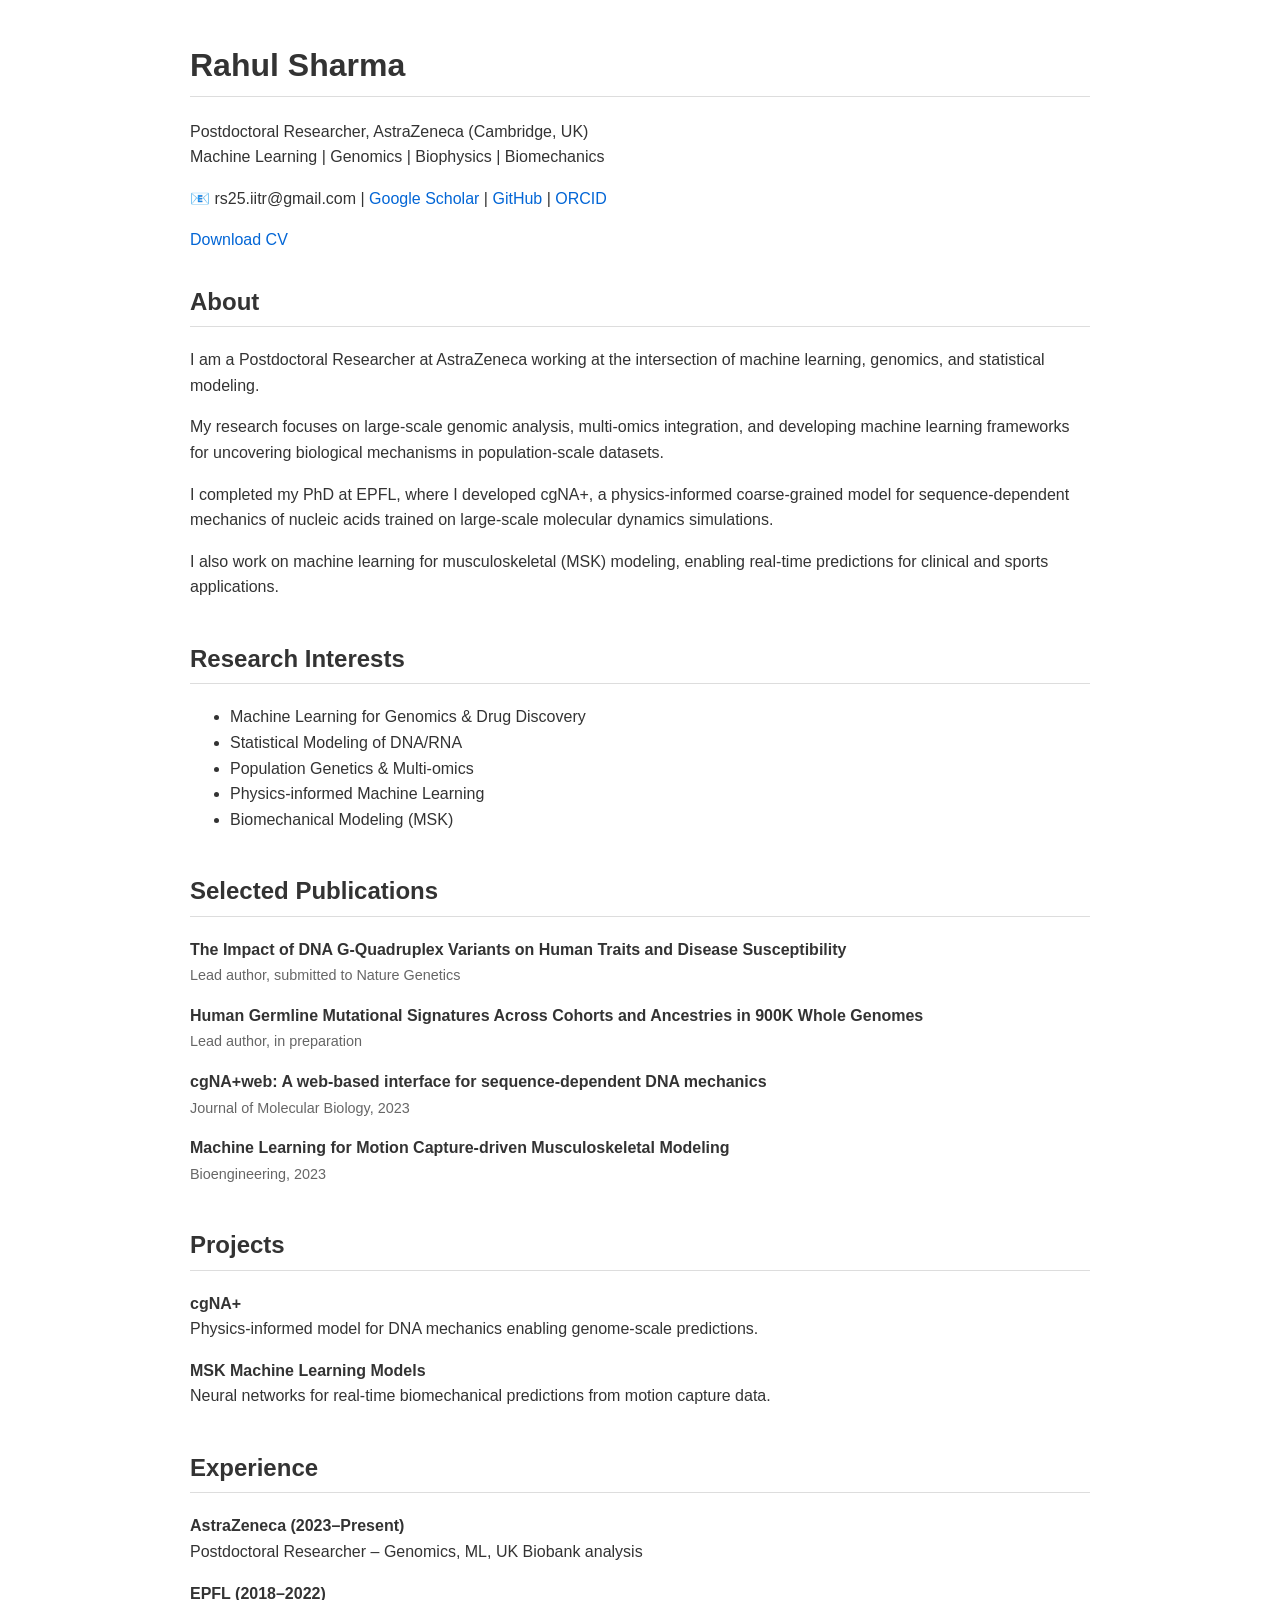
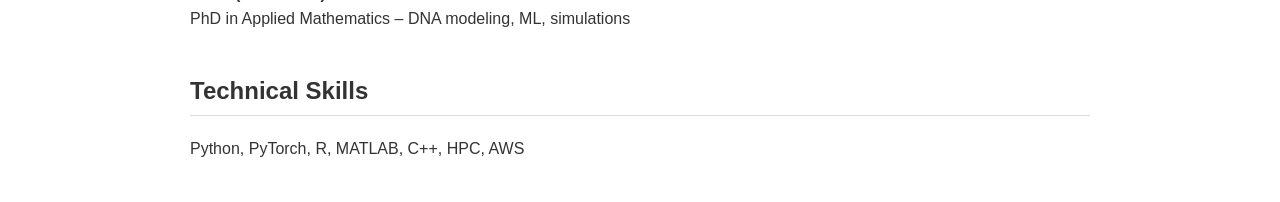
==== index.html @ 07cd172f "Create index.html" ====
<!DOCTYPE html>
<html lang="en">
<head>
  <meta charset="UTF-8">
  <title>Rahul Sharma</title>
  <meta name="viewport" content="width=device-width, initial-scale=1.0">

  <style>
    body {
      font-family: Arial, sans-serif;
      margin: 40px auto;
      max-width: 900px;
      line-height: 1.6;
      color: #333;
      padding: 0 20px;
    }

    h1, h2 {
      border-bottom: 1px solid #ddd;
      padding-bottom: 5px;
    }

    a {
      color: #0366d6;
      text-decoration: none;
    }

    a:hover {
      text-decoration: underline;
    }

    .header {
      margin-bottom: 30px;
    }

    .section {
      margin-bottom: 40px;
    }

    .pub {
      margin-bottom: 15px;
    }

    .small {
      color: #666;
      font-size: 0.9em;
    }
  </style>
</head>

<body>

  <div class="header">
    <h1>Rahul Sharma</h1>
    <p>
      Postdoctoral Researcher, AstraZeneca (Cambridge, UK)<br>
      Machine Learning | Genomics | Biophysics | Biomechanics
    </p>

    <p>
      📧 rs25.iitr@gmail.com |
      <a href="https://scholar.google.co.uk/citations?hl=en&user=OPxzxGwAAAAJ">Google Scholar</a> |
      <a href="https://github.com/rahul2512">GitHub</a> |
      <a href="https://orcid.org/0000-0003-0700-3098">ORCID</a>
    </p>

    <p>
      <a href="RSharma_CV.pdf">Download CV</a>
    </p>
  </div>

  <div class="section">
    <h2>About</h2>
    <p>
      I am a Postdoctoral Researcher at AstraZeneca working at the intersection of machine learning,
      genomics, and statistical modeling.
    </p>

    <p>
      My research focuses on large-scale genomic analysis, multi-omics integration, and developing
      machine learning frameworks for uncovering biological mechanisms in population-scale datasets.
    </p>

    <p>
      I completed my PhD at EPFL, where I developed cgNA+, a physics-informed coarse-grained model
      for sequence-dependent mechanics of nucleic acids trained on large-scale molecular dynamics simulations.
    </p>

    <p>
      I also work on machine learning for musculoskeletal (MSK) modeling, enabling real-time predictions
      for clinical and sports applications.
    </p>
  </div>

  <div class="section">
    <h2>Research Interests</h2>
    <ul>
      <li>Machine Learning for Genomics & Drug Discovery</li>
      <li>Statistical Modeling of DNA/RNA</li>
      <li>Population Genetics & Multi-omics</li>
      <li>Physics-informed Machine Learning</li>
      <li>Biomechanical Modeling (MSK)</li>
    </ul>
  </div>

  <div class="section">
    <h2>Selected Publications</h2>

    <div class="pub">
      <b>The Impact of DNA G-Quadruplex Variants on Human Traits and Disease Susceptibility</b><br>
      <span class="small">Lead author, submitted to Nature Genetics</span>
    </div>

    <div class="pub">
      <b>Human Germline Mutational Signatures Across Cohorts and Ancestries in 900K Whole Genomes</b><br>
      <span class="small">Lead author, in preparation</span>
    </div>

    <div class="pub">
      <b>cgNA+web: A web-based interface for sequence-dependent DNA mechanics</b><br>
      <span class="small">Journal of Molecular Biology, 2023</span>
    </div>

    <div class="pub">
      <b>Machine Learning for Motion Capture-driven Musculoskeletal Modeling</b><br>
      <span class="small">Bioengineering, 2023</span>
    </div>

  </div>

  <div class="section">
    <h2>Projects</h2>

    <p>
      <b>cgNA+</b><br>
      Physics-informed model for DNA mechanics enabling genome-scale predictions.
    </p>

    <p>
      <b>MSK Machine Learning Models</b><br>
      Neural networks for real-time biomechanical predictions from motion capture data.
    </p>

  </div>

  <div class="section">
    <h2>Experience</h2>

    <p>
      <b>AstraZeneca (2023–Present)</b><br>
      Postdoctoral Researcher – Genomics, ML, UK Biobank analysis
    </p>

    <p>
      <b>EPFL (2018–2022)</b><br>
      PhD in Applied Mathematics – DNA modeling, ML, simulations
    </p>

  </div>

  <div class="section">
    <h2>Technical Skills</h2>

    <p>
      Python, PyTorch, R, MATLAB, C++, HPC, AWS
    </p>

  </div>

</body>
</html>
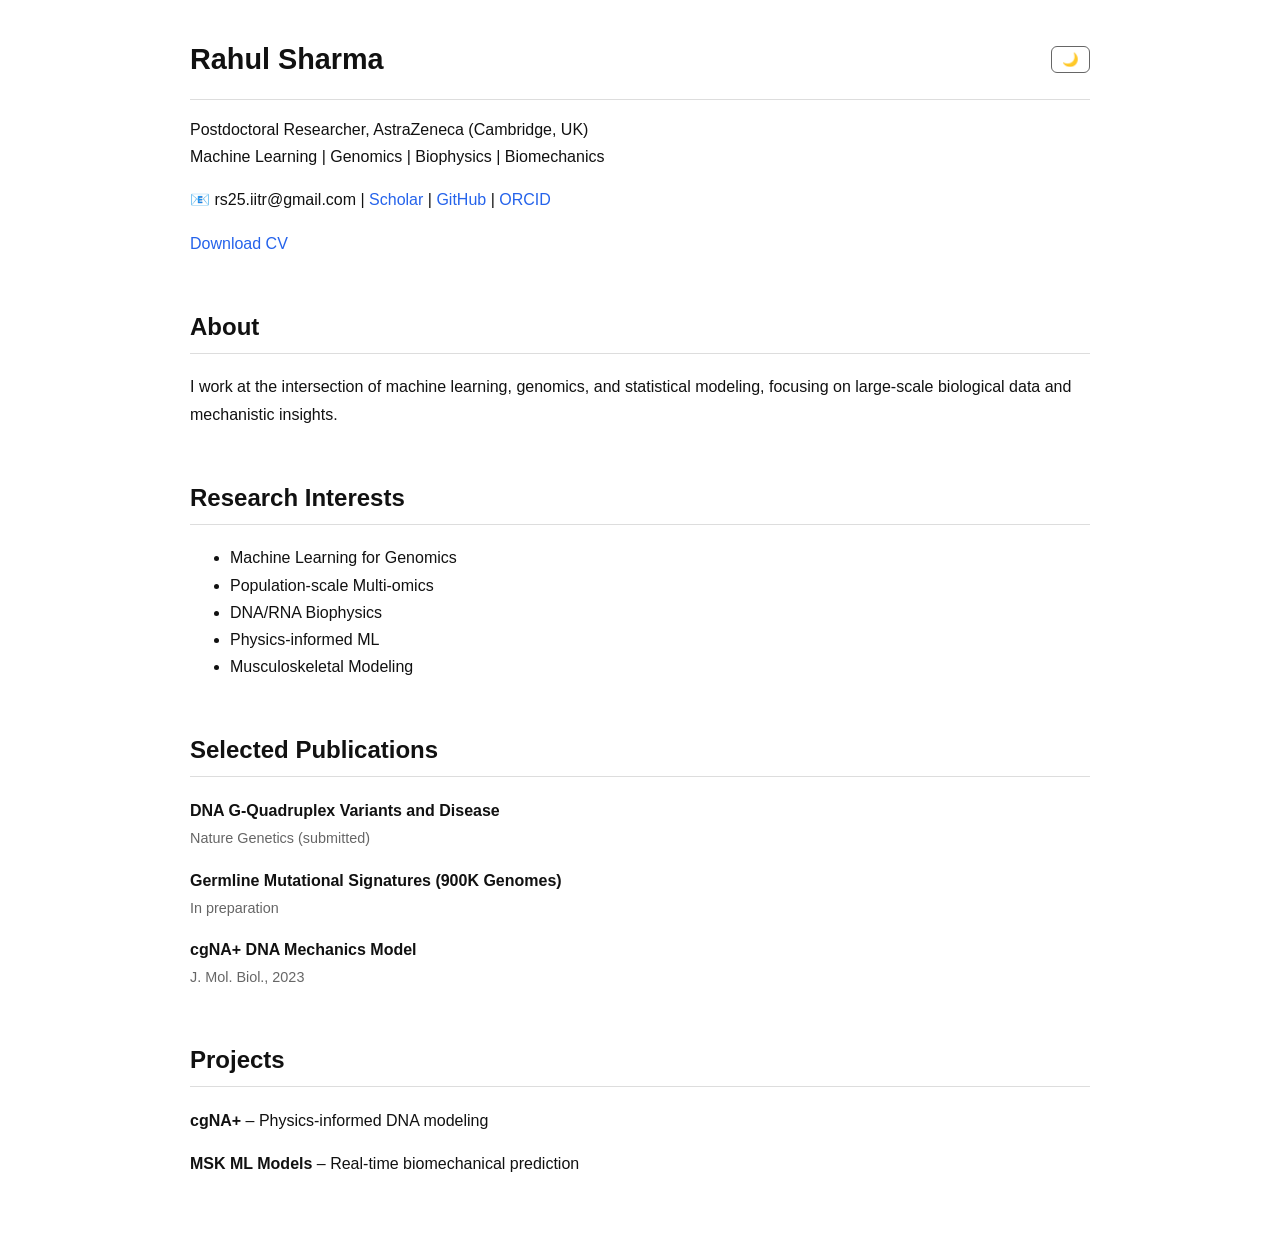
==== commit 2911ea78: "Update index.html" ====
--- a/index.html
+++ b/index.html
@@ -1,105 +1,139 @@
 <!DOCTYPE html>
 <html lang="en">
 <head>
-  <meta charset="UTF-8">
-  <title>Rahul Sharma</title>
-  <meta name="viewport" content="width=device-width, initial-scale=1.0">
+<meta charset="UTF-8">
+<meta name="viewport" content="width=device-width, initial-scale=1.0">
 
-  <style>
-    body {
-      font-family: Arial, sans-serif;
-      margin: 40px auto;
-      max-width: 900px;
-      line-height: 1.6;
-      color: #333;
-      padding: 0 20px;
-    }
+<title>Rahul Sharma</title>
 
-    h1, h2 {
-      border-bottom: 1px solid #ddd;
-      padding-bottom: 5px;
-    }
+<style>
+:root {
+  --bg: #ffffff;
+  --text: #111;
+  --accent: #2563eb;
+  --muted: #666;
+}
 
-    a {
-      color: #0366d6;
-      text-decoration: none;
-    }
+body.dark {
+  --bg: #0f172a;
+  --text: #e5e7eb;
+  --accent: #60a5fa;
+  --muted: #9ca3af;
+}
 
-    a:hover {
-      text-decoration: underline;
-    }
+body {
+  margin: 0;
+  font-family: -apple-system, BlinkMacSystemFont, sans-serif;
+  background: var(--bg);
+  color: var(--text);
+  line-height: 1.7;
+  transition: 0.3s;
+}
 
-    .header {
-      margin-bottom: 30px;
-    }
+/* Layout */
+.container {
+  max-width: 900px;
+  margin: auto;
+  padding: 20px;
+}
 
-    .section {
-      margin-bottom: 40px;
-    }
+/* Header */
+.header {
+  position: sticky;
+  top: 0;
+  background: var(--bg);
+  padding: 15px 0;
+  border-bottom: 1px solid #ddd;
+  display: flex;
+  justify-content: space-between;
+  align-items: center;
+}
 
-    .pub {
-      margin-bottom: 15px;
-    }
+h1 {
+  margin: 0;
+  font-size: 1.8rem;
+}
 
-    .small {
-      color: #666;
-      font-size: 0.9em;
-    }
-  </style>
+button {
+  background: none;
+  border: 1px solid var(--muted);
+  padding: 5px 10px;
+  cursor: pointer;
+  border-radius: 6px;
+  color: var(--text);
+}
+
+/* Sections */
+.section {
+  margin: 50px 0;
+}
+
+h2 {
+  border-bottom: 1px solid #ddd;
+  padding-bottom: 5px;
+}
+
+/* Links */
+a {
+  color: var(--accent);
+  text-decoration: none;
+}
+
+a:hover {
+  text-decoration: underline;
+}
+
+/* Publications */
+.pub {
+  margin-bottom: 15px;
+}
+
+.small {
+  color: var(--muted);
+  font-size: 0.9em;
+}
+</style>
 </head>
 
 <body>
 
+<div class="container">
+
   <div class="header">
     <h1>Rahul Sharma</h1>
-    <p>
-      Postdoctoral Researcher, AstraZeneca (Cambridge, UK)<br>
-      Machine Learning | Genomics | Biophysics | Biomechanics
-    </p>
+    <button onclick="toggleMode()">🌙</button>
+  </div>
 
-    <p>
-      📧 rs25.iitr@gmail.com |
-      <a href="https://scholar.google.co.uk/citations?hl=en&user=OPxzxGwAAAAJ">Google Scholar</a> |
-      <a href="https://github.com/rahul2512">GitHub</a> |
-      <a href="https://orcid.org/0000-0003-0700-3098">ORCID</a>
-    </p>
+  <p>
+    Postdoctoral Researcher, AstraZeneca (Cambridge, UK)<br>
+    Machine Learning | Genomics | Biophysics | Biomechanics
+  </p>
 
-    <p>
-      <a href="RSharma_CV.pdf">Download CV</a>
-    </p>
-  </div>
+  <p>
+    📧 rs25.iitr@gmail.com |
+    <a href="https://scholar.google.co.uk/citations?hl=en&user=OPxzxGwAAAAJ">Scholar</a> |
+    <a href="https://github.com/rahul2512">GitHub</a> |
+    <a href="https://orcid.org/0000-0003-0700-3098">ORCID</a>
+  </p>
+
+  <p><a href="RSharma_CV.pdf">Download CV</a></p>
 
   <div class="section">
     <h2>About</h2>
     <p>
-      I am a Postdoctoral Researcher at AstraZeneca working at the intersection of machine learning,
-      genomics, and statistical modeling.
-    </p>
-
-    <p>
-      My research focuses on large-scale genomic analysis, multi-omics integration, and developing
-      machine learning frameworks for uncovering biological mechanisms in population-scale datasets.
-    </p>
-
-    <p>
-      I completed my PhD at EPFL, where I developed cgNA+, a physics-informed coarse-grained model
-      for sequence-dependent mechanics of nucleic acids trained on large-scale molecular dynamics simulations.
-    </p>
-
-    <p>
-      I also work on machine learning for musculoskeletal (MSK) modeling, enabling real-time predictions
-      for clinical and sports applications.
+      I work at the intersection of machine learning, genomics, and statistical modeling,
+      focusing on large-scale biological data and mechanistic insights.
     </p>
   </div>
 
   <div class="section">
     <h2>Research Interests</h2>
     <ul>
-      <li>Machine Learning for Genomics & Drug Discovery</li>
-      <li>Statistical Modeling of DNA/RNA</li>
-      <li>Population Genetics & Multi-omics</li>
-      <li>Physics-informed Machine Learning</li>
-      <li>Biomechanical Modeling (MSK)</li>
+      <li>Machine Learning for Genomics</li>
+      <li>Population-scale Multi-omics</li>
+      <li>DNA/RNA Biophysics</li>
+      <li>Physics-informed ML</li>
+      <li>Musculoskeletal Modeling</li>
     </ul>
   </div>
 
@@ -107,23 +141,18 @@
     <h2>Selected Publications</h2>
 
     <div class="pub">
-      <b>The Impact of DNA G-Quadruplex Variants on Human Traits and Disease Susceptibility</b><br>
-      <span class="small">Lead author, submitted to Nature Genetics</span>
+      <b>DNA G-Quadruplex Variants and Disease</b><br>
+      <span class="small">Nature Genetics (submitted)</span>
     </div>
 
     <div class="pub">
-      <b>Human Germline Mutational Signatures Across Cohorts and Ancestries in 900K Whole Genomes</b><br>
-      <span class="small">Lead author, in preparation</span>
+      <b>Germline Mutational Signatures (900K Genomes)</b><br>
+      <span class="small">In preparation</span>
     </div>
 
     <div class="pub">
-      <b>cgNA+web: A web-based interface for sequence-dependent DNA mechanics</b><br>
-      <span class="small">Journal of Molecular Biology, 2023</span>
-    </div>
-
-    <div class="pub">
-      <b>Machine Learning for Motion Capture-driven Musculoskeletal Modeling</b><br>
-      <span class="small">Bioengineering, 2023</span>
+      <b>cgNA+ DNA Mechanics Model</b><br>
+      <span class="small">J. Mol. Biol., 2023</span>
     </div>
 
   </div>
@@ -131,41 +160,18 @@
   <div class="section">
     <h2>Projects</h2>
 
-    <p>
-      <b>cgNA+</b><br>
-      Physics-informed model for DNA mechanics enabling genome-scale predictions.
-    </p>
-
-    <p>
-      <b>MSK Machine Learning Models</b><br>
-      Neural networks for real-time biomechanical predictions from motion capture data.
-    </p>
+    <p><b>cgNA+</b> – Physics-informed DNA modeling</p>
+    <p><b>MSK ML Models</b> – Real-time biomechanical prediction</p>
 
   </div>
 
-  <div class="section">
-    <h2>Experience</h2>
+</div>
 
-    <p>
-      <b>AstraZeneca (2023–Present)</b><br>
-      Postdoctoral Researcher – Genomics, ML, UK Biobank analysis
-    </p>
-
-    <p>
-      <b>EPFL (2018–2022)</b><br>
-      PhD in Applied Mathematics – DNA modeling, ML, simulations
-    </p>
-
-  </div>
-
-  <div class="section">
-    <h2>Technical Skills</h2>
-
-    <p>
-      Python, PyTorch, R, MATLAB, C++, HPC, AWS
-    </p>
-
-  </div>
+<script>
+function toggleMode() {
+  document.body.classList.toggle("dark");
+}
+</script>
 
 </body>
 </html>
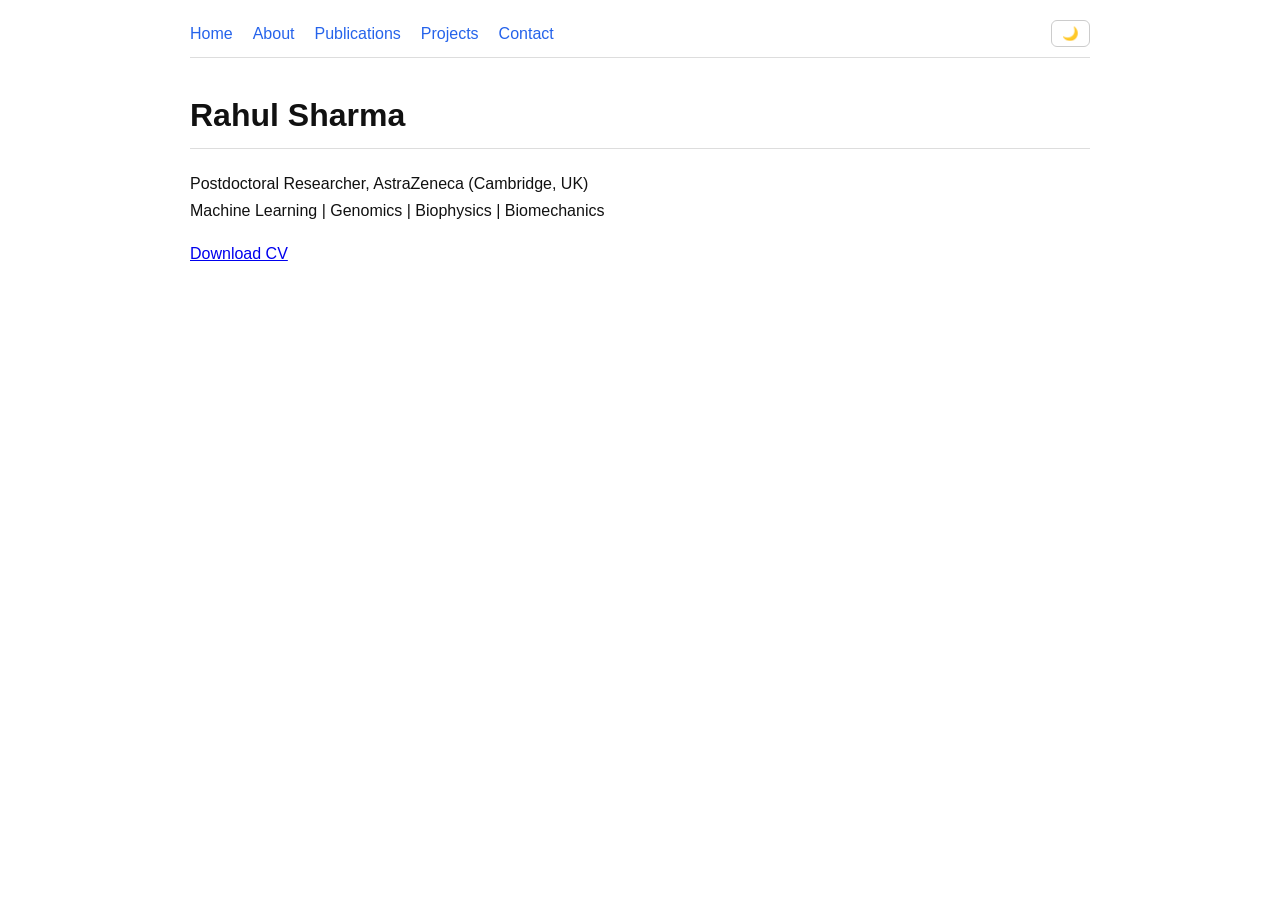
==== commit 317c6c75: "Update index.html" ====
--- a/index.html
+++ b/index.html
@@ -1,177 +1,32 @@
 <!DOCTYPE html>
-<html lang="en">
+<html>
 <head>
-<meta charset="UTF-8">
-<meta name="viewport" content="width=device-width, initial-scale=1.0">
-
-<title>Rahul Sharma</title>
-
-<style>
-:root {
-  --bg: #ffffff;
-  --text: #111;
-  --accent: #2563eb;
-  --muted: #666;
-}
-
-body.dark {
-  --bg: #0f172a;
-  --text: #e5e7eb;
-  --accent: #60a5fa;
-  --muted: #9ca3af;
-}
-
-body {
-  margin: 0;
-  font-family: -apple-system, BlinkMacSystemFont, sans-serif;
-  background: var(--bg);
-  color: var(--text);
-  line-height: 1.7;
-  transition: 0.3s;
-}
-
-/* Layout */
-.container {
-  max-width: 900px;
-  margin: auto;
-  padding: 20px;
-}
-
-/* Header */
-.header {
-  position: sticky;
-  top: 0;
-  background: var(--bg);
-  padding: 15px 0;
-  border-bottom: 1px solid #ddd;
-  display: flex;
-  justify-content: space-between;
-  align-items: center;
-}
-
-h1 {
-  margin: 0;
-  font-size: 1.8rem;
-}
-
-button {
-  background: none;
-  border: 1px solid var(--muted);
-  padding: 5px 10px;
-  cursor: pointer;
-  border-radius: 6px;
-  color: var(--text);
-}
-
-/* Sections */
-.section {
-  margin: 50px 0;
-}
-
-h2 {
-  border-bottom: 1px solid #ddd;
-  padding-bottom: 5px;
-}
-
-/* Links */
-a {
-  color: var(--accent);
-  text-decoration: none;
-}
-
-a:hover {
-  text-decoration: underline;
-}
-
-/* Publications */
-.pub {
-  margin-bottom: 15px;
-}
-
-.small {
-  color: var(--muted);
-  font-size: 0.9em;
-}
-</style>
+  <title>Rahul Sharma</title>
+  <link rel="stylesheet" href="style.css">
+  <script src="script.js"></script>
 </head>
 
 <body>
 
-<div class="container">
+<nav>
+  <a href="index.html">Home</a>
+  <a href="about.html">About</a>
+  <a href="publications.html">Publications</a>
+  <a href="projects.html">Projects</a>
+  <a href="contact.html">Contact</a>
+  <button onclick="toggleMode()">🌙</button>
+</nav>
 
-  <div class="header">
-    <h1>Rahul Sharma</h1>
-    <button onclick="toggleMode()">🌙</button>
-  </div>
+<h1>Rahul Sharma</h1>
 
-  <p>
-    Postdoctoral Researcher, AstraZeneca (Cambridge, UK)<br>
-    Machine Learning | Genomics | Biophysics | Biomechanics
-  </p>
+<p>
+Postdoctoral Researcher, AstraZeneca (Cambridge, UK)<br>
+Machine Learning | Genomics | Biophysics | Biomechanics
+</p>
 
-  <p>
-    📧 rs25.iitr@gmail.com |
-    <a href="https://scholar.google.co.uk/citations?hl=en&user=OPxzxGwAAAAJ">Scholar</a> |
-    <a href="https://github.com/rahul2512">GitHub</a> |
-    <a href="https://orcid.org/0000-0003-0700-3098">ORCID</a>
-  </p>
-
-  <p><a href="RSharma_CV.pdf">Download CV</a></p>
-
-  <div class="section">
-    <h2>About</h2>
-    <p>
-      I work at the intersection of machine learning, genomics, and statistical modeling,
-      focusing on large-scale biological data and mechanistic insights.
-    </p>
-  </div>
-
-  <div class="section">
-    <h2>Research Interests</h2>
-    <ul>
-      <li>Machine Learning for Genomics</li>
-      <li>Population-scale Multi-omics</li>
-      <li>DNA/RNA Biophysics</li>
-      <li>Physics-informed ML</li>
-      <li>Musculoskeletal Modeling</li>
-    </ul>
-  </div>
-
-  <div class="section">
-    <h2>Selected Publications</h2>
-
-    <div class="pub">
-      <b>DNA G-Quadruplex Variants and Disease</b><br>
-      <span class="small">Nature Genetics (submitted)</span>
-    </div>
-
-    <div class="pub">
-      <b>Germline Mutational Signatures (900K Genomes)</b><br>
-      <span class="small">In preparation</span>
-    </div>
-
-    <div class="pub">
-      <b>cgNA+ DNA Mechanics Model</b><br>
-      <span class="small">J. Mol. Biol., 2023</span>
-    </div>
-
-  </div>
-
-  <div class="section">
-    <h2>Projects</h2>
-
-    <p><b>cgNA+</b> – Physics-informed DNA modeling</p>
-    <p><b>MSK ML Models</b> – Real-time biomechanical prediction</p>
-
-  </div>
-
-</div>
-
-<script>
-function toggleMode() {
-  document.body.classList.toggle("dark");
-}
-</script>
+<p>
+<a href="RSharma_CV.pdf">Download CV</a>
+</p>
 
 </body>
 </html>
--- a/style.css
+++ b/style.css
@@ -0,0 +1,56 @@
+body {
+  font-family: -apple-system, BlinkMacSystemFont, sans-serif;
+  max-width: 900px;
+  margin: auto;
+  padding: 20px;
+  line-height: 1.7;
+  background: white;
+  color: #111;
+  transition: 0.3s;
+}
+
+body.dark {
+  background: #0f172a;
+  color: #e5e7eb;
+}
+
+nav {
+  display: flex;
+  gap: 20px;
+  margin-bottom: 30px;
+  border-bottom: 1px solid #ddd;
+  padding-bottom: 10px;
+}
+
+nav a {
+  text-decoration: none;
+  color: #2563eb;
+  font-weight: 500;
+}
+
+nav a:hover {
+  text-decoration: underline;
+}
+
+button {
+  margin-left: auto;
+  border: 1px solid #ccc;
+  background: none;
+  padding: 5px 10px;
+  cursor: pointer;
+  border-radius: 6px;
+}
+
+h1, h2 {
+  border-bottom: 1px solid #ddd;
+  padding-bottom: 5px;
+}
+
+.section {
+  margin-bottom: 40px;
+}
+
+.small {
+  color: gray;
+  font-size: 0.9em;
+}
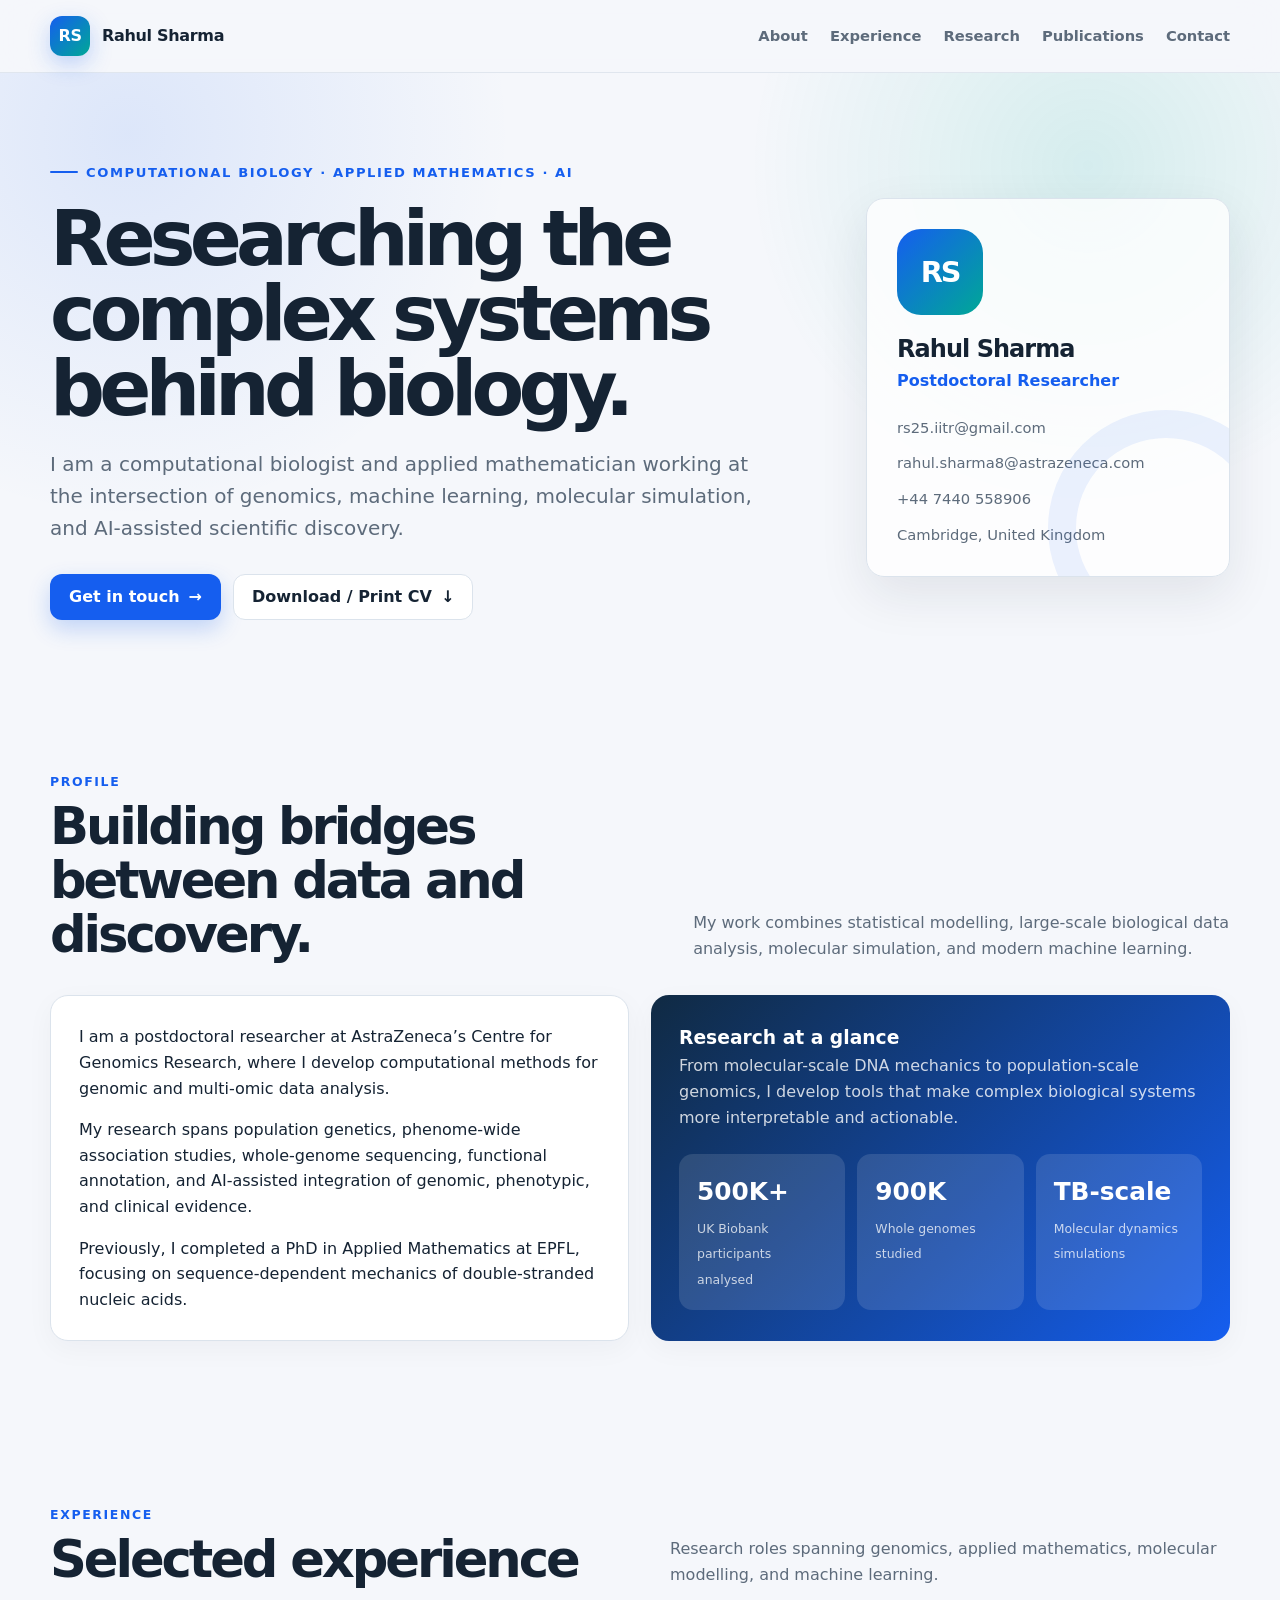
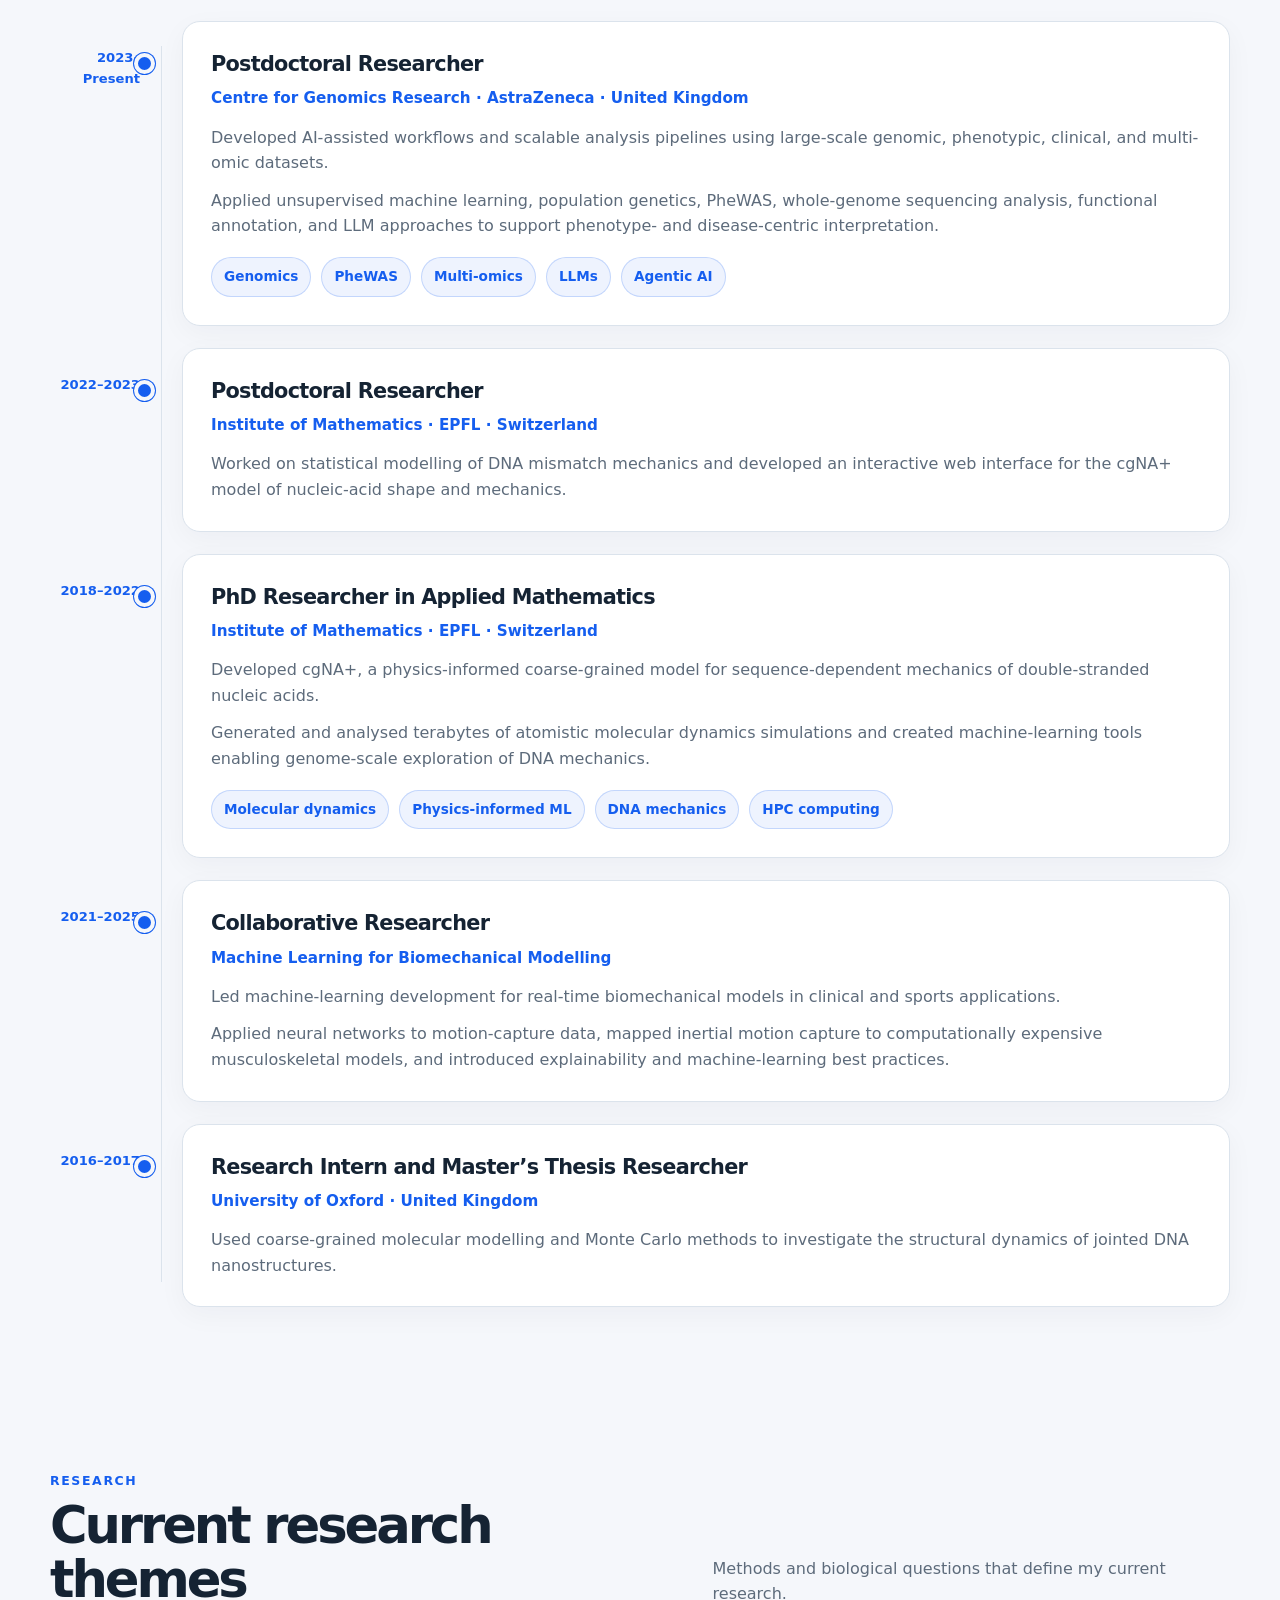
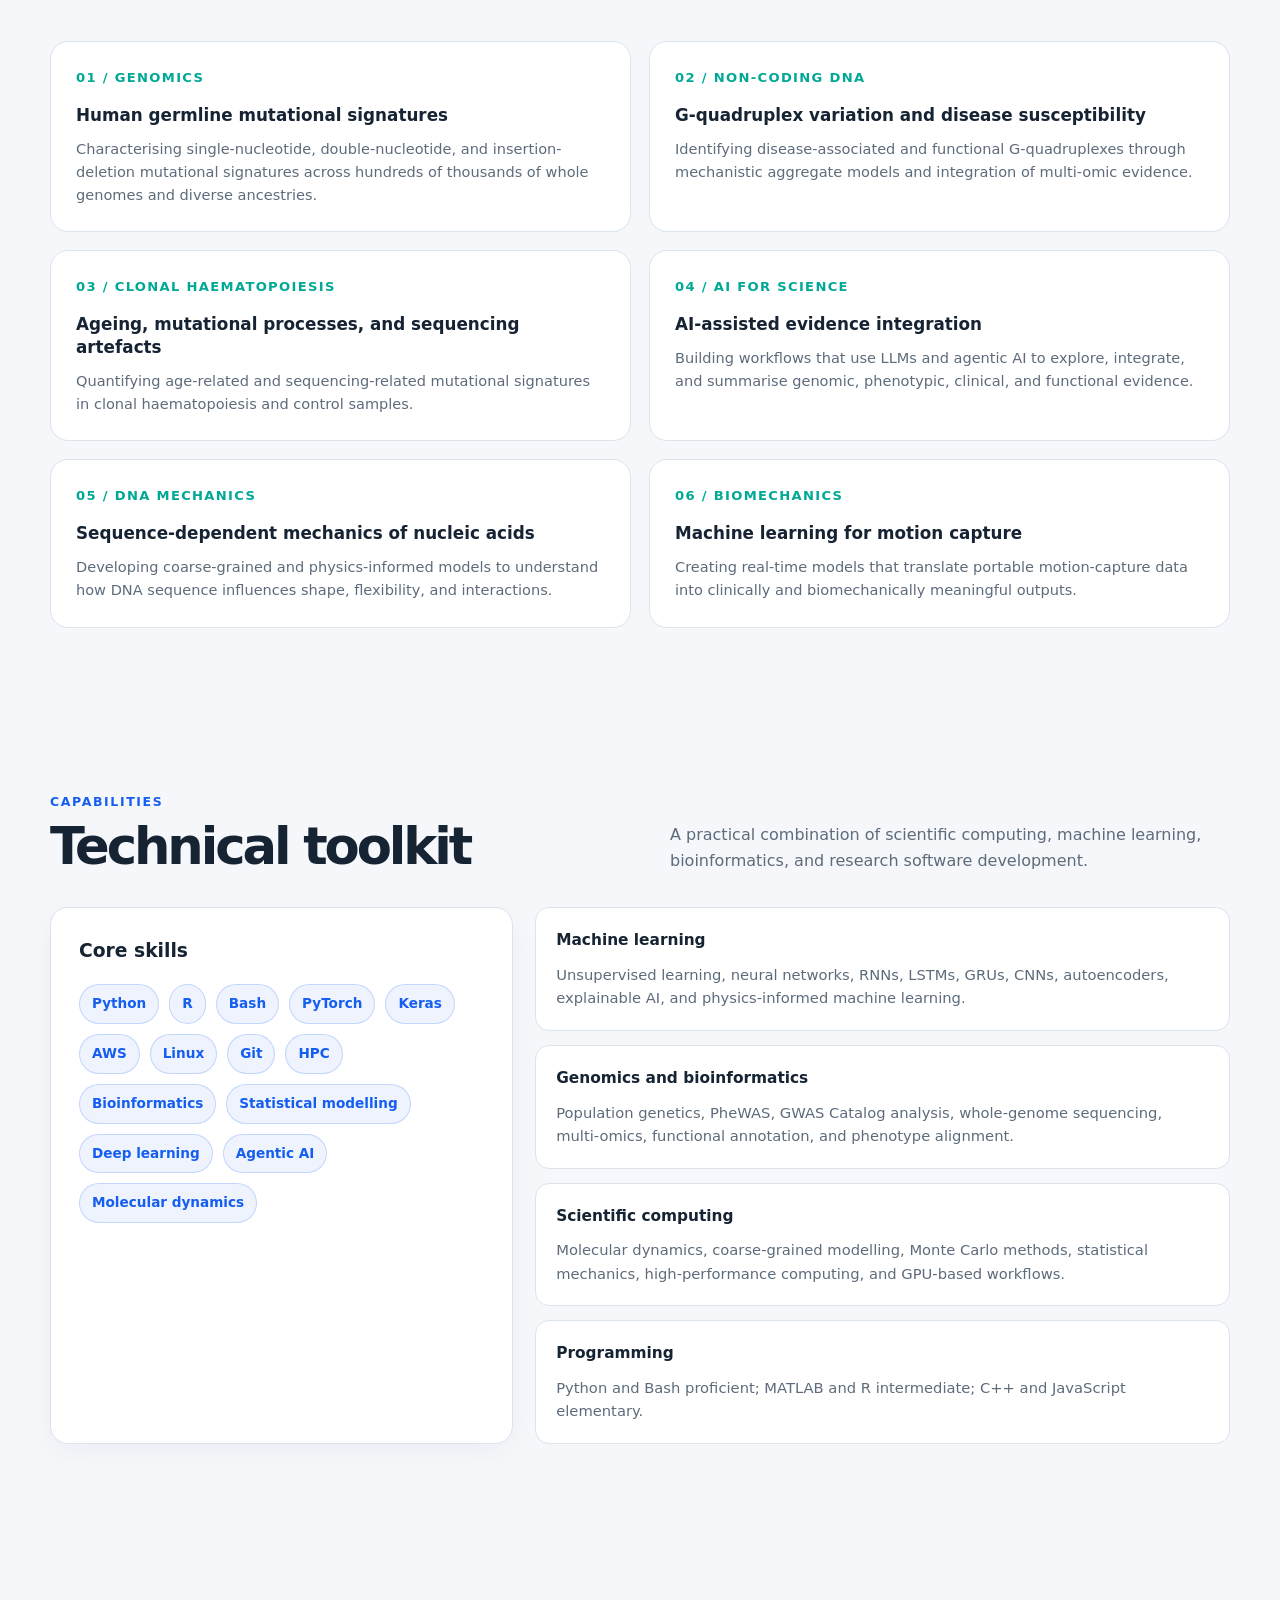
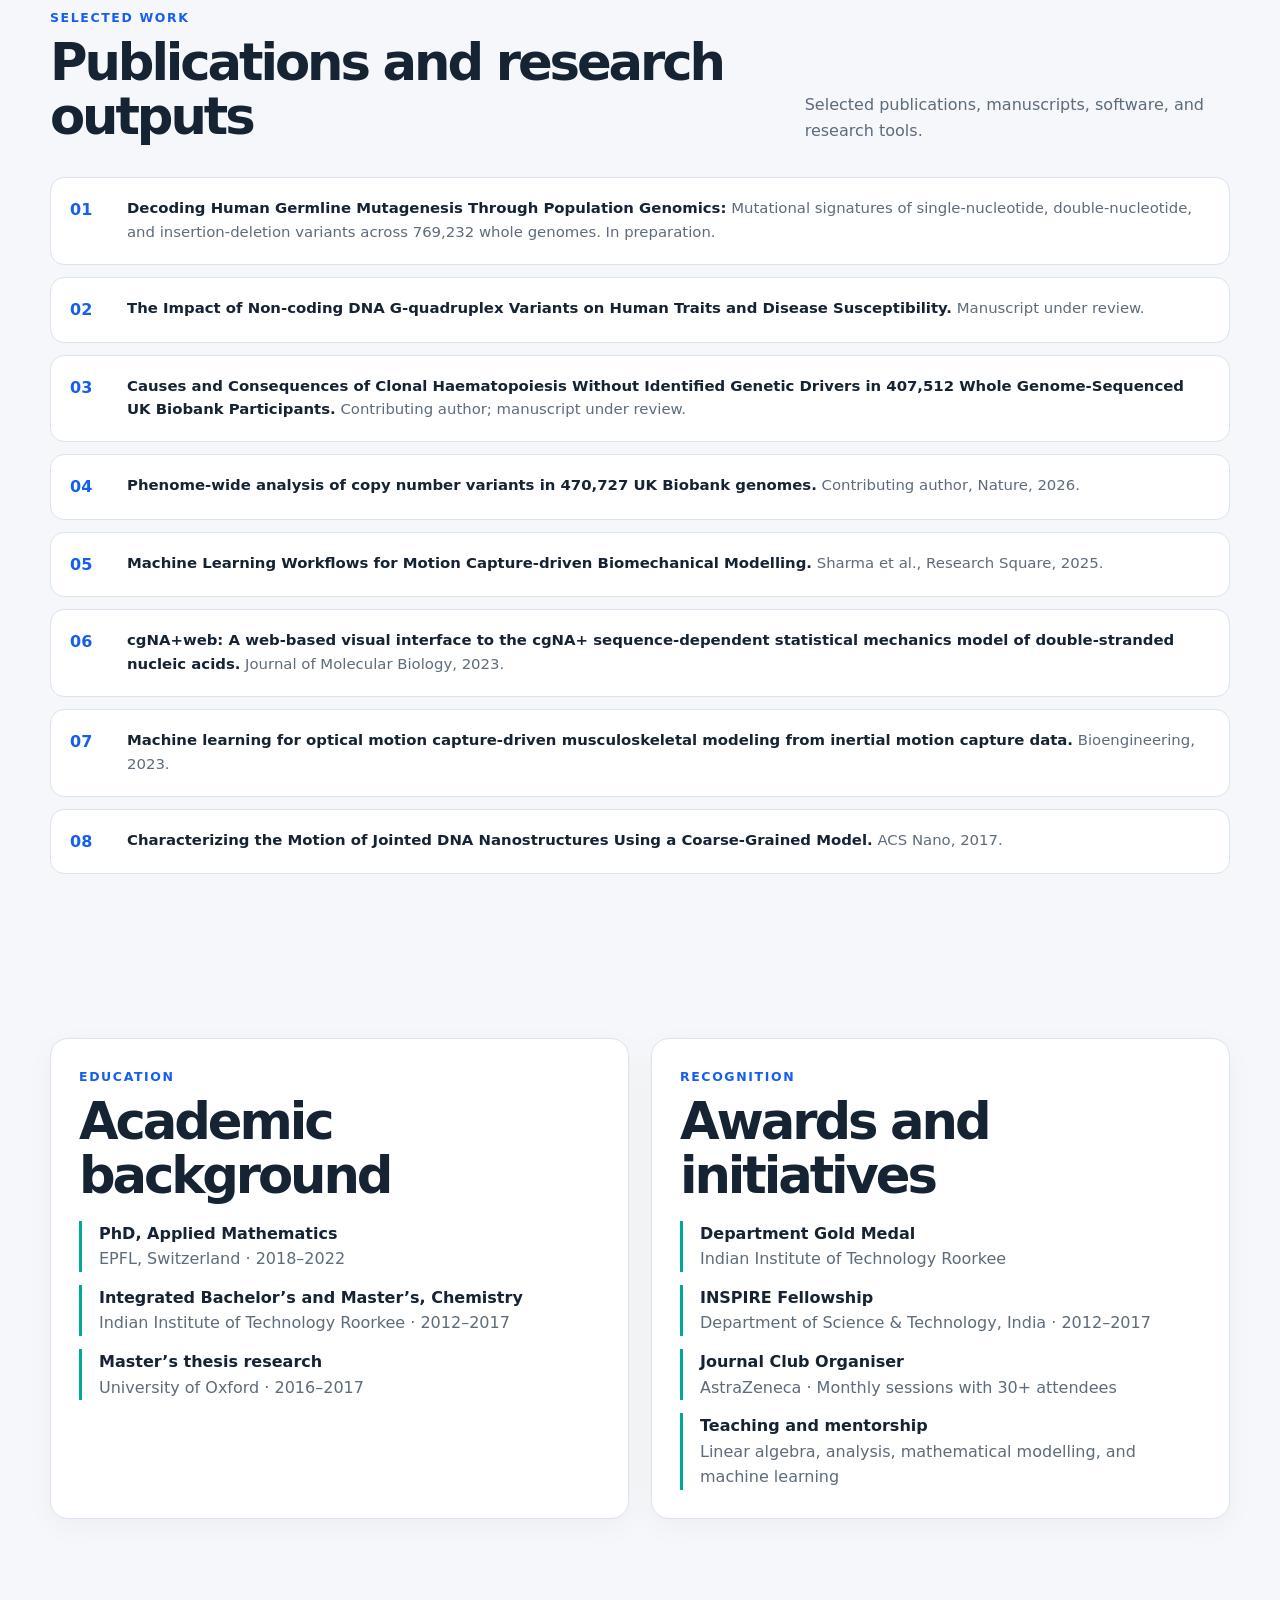
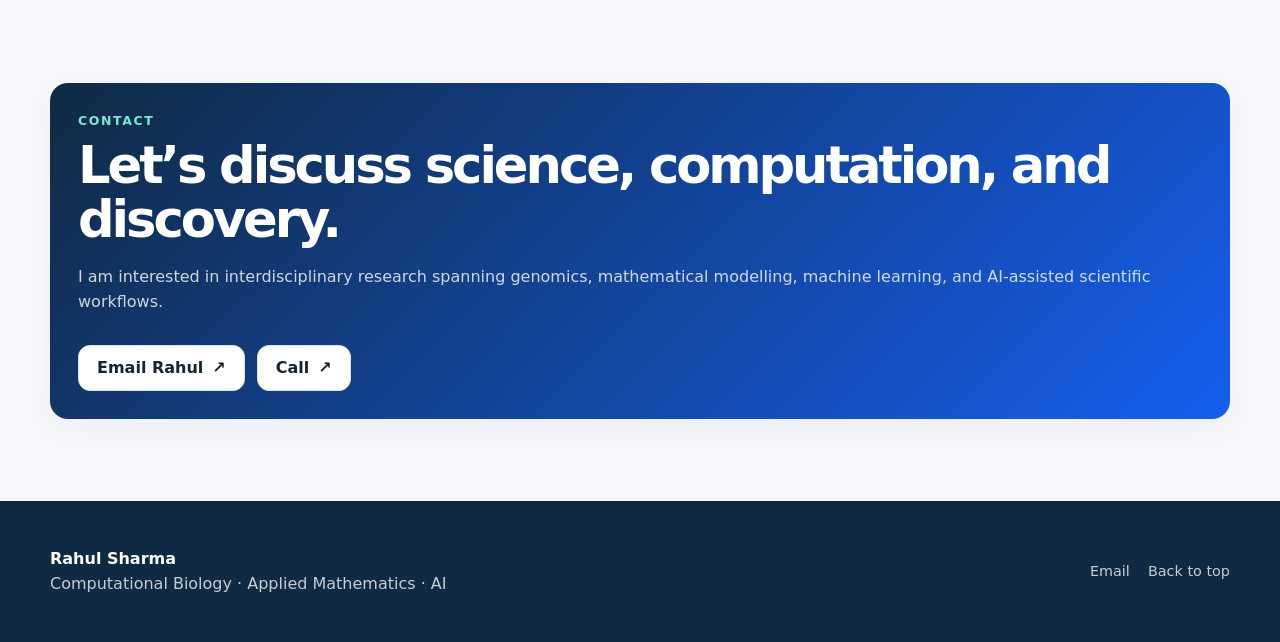
==== commit bed3519b: "Update index.html" ====
--- a/index.html
+++ b/index.html
@@ -1,32 +1,1328 @@
 <!DOCTYPE html>
-<html>
+<html lang="en">
 <head>
-  <title>Rahul Sharma</title>
-  <link rel="stylesheet" href="style.css">
-  <script src="script.js"></script>
+  <meta charset="UTF-8" />
+  <meta name="viewport" content="width=device-width, initial-scale=1.0" />
+  <meta
+    name="description"
+    content="Rahul Sharma — computational biologist, applied mathematician, and machine learning researcher."
+  />
+  <title>Rahul Sharma | Computational Biologist & ML Researcher</title>
+
+  <style>
+    :root {
+      --bg: #f5f7fb;
+      --surface: #ffffff;
+      --surface-muted: #eef3f8;
+      --text: #152333;
+      --text-muted: #5d6b7b;
+      --primary: #155eef;
+      --primary-dark: #0b3ca7;
+      --accent: #00a896;
+      --border: #dbe3ec;
+      --shadow: 0 18px 50px rgba(21, 35, 51, 0.09);
+      --radius: 18px;
+      --max-width: 1180px;
+    }
+
+    * {
+      box-sizing: border-box;
+      margin: 0;
+      padding: 0;
+    }
+
+    html {
+      scroll-behavior: smooth;
+    }
+
+    body {
+      background: var(--bg);
+      color: var(--text);
+      font-family:
+        Inter, ui-sans-serif, system-ui, -apple-system, BlinkMacSystemFont,
+        "Segoe UI", sans-serif;
+      line-height: 1.6;
+    }
+
+    a {
+      color: inherit;
+      text-decoration: none;
+    }
+
+    button {
+      font: inherit;
+    }
+
+    .container {
+      width: min(100% - 40px, var(--max-width));
+      margin-inline: auto;
+    }
+
+    .site-header {
+      position: sticky;
+      top: 0;
+      z-index: 20;
+      background: rgba(245, 247, 251, 0.9);
+      border-bottom: 1px solid rgba(219, 227, 236, 0.8);
+      backdrop-filter: blur(18px);
+    }
+
+    .nav {
+      min-height: 72px;
+      display: flex;
+      align-items: center;
+      justify-content: space-between;
+      gap: 24px;
+    }
+
+    .brand {
+      display: flex;
+      align-items: center;
+      gap: 12px;
+      font-weight: 800;
+      letter-spacing: -0.02em;
+    }
+
+    .brand-mark {
+      width: 40px;
+      height: 40px;
+      display: grid;
+      place-items: center;
+      border-radius: 12px;
+      color: #ffffff;
+      background: linear-gradient(135deg, var(--primary), var(--accent));
+      box-shadow: 0 8px 22px rgba(21, 94, 239, 0.25);
+    }
+
+    .nav-links {
+      display: flex;
+      align-items: center;
+      gap: 22px;
+      color: var(--text-muted);
+      font-size: 0.92rem;
+      font-weight: 650;
+    }
+
+    .nav-links a {
+      transition: color 0.2s ease;
+    }
+
+    .nav-links a:hover {
+      color: var(--primary);
+    }
+
+    .hero {
+      padding: 82px 0 70px;
+      background:
+        radial-gradient(circle at 85% 15%, rgba(0, 168, 150, 0.13), transparent 28%),
+        radial-gradient(circle at 10% 10%, rgba(21, 94, 239, 0.11), transparent 30%);
+    }
+
+    .hero-grid {
+      display: grid;
+      grid-template-columns: 1.35fr 0.65fr;
+      gap: 60px;
+      align-items: center;
+    }
+
+    .eyebrow {
+      display: inline-flex;
+      align-items: center;
+      gap: 8px;
+      margin-bottom: 18px;
+      color: var(--primary);
+      font-size: 0.82rem;
+      font-weight: 800;
+      letter-spacing: 0.12em;
+      text-transform: uppercase;
+    }
+
+    .eyebrow::before {
+      content: "";
+      width: 28px;
+      height: 2px;
+      background: var(--primary);
+      border-radius: 10px;
+    }
+
+    h1 {
+      max-width: 800px;
+      margin-bottom: 22px;
+      font-size: clamp(2.7rem, 6vw, 5.5rem);
+      line-height: 0.98;
+      letter-spacing: -0.075em;
+    }
+
+    .hero-description {
+      max-width: 720px;
+      color: var(--text-muted);
+      font-size: clamp(1.05rem, 2vw, 1.25rem);
+    }
+
+    .hero-actions {
+      display: flex;
+      flex-wrap: wrap;
+      gap: 12px;
+      margin-top: 30px;
+    }
+
+    .button {
+      display: inline-flex;
+      align-items: center;
+      justify-content: center;
+      gap: 9px;
+      min-height: 46px;
+      padding: 0 18px;
+      border: 1px solid transparent;
+      border-radius: 12px;
+      cursor: pointer;
+      font-weight: 750;
+      transition:
+        transform 0.2s ease,
+        box-shadow 0.2s ease,
+        background 0.2s ease;
+    }
+
+    .button:hover {
+      transform: translateY(-2px);
+    }
+
+    .button-primary {
+      color: #ffffff;
+      background: var(--primary);
+      box-shadow: 0 9px 22px rgba(21, 94, 239, 0.23);
+    }
+
+    .button-primary:hover {
+      background: var(--primary-dark);
+    }
+
+    .button-secondary {
+      color: var(--text);
+      background: var(--surface);
+      border-color: var(--border);
+    }
+
+    .button-secondary:hover {
+      box-shadow: var(--shadow);
+    }
+
+    .profile-card {
+      position: relative;
+      padding: 30px;
+      overflow: hidden;
+      border: 1px solid var(--border);
+      border-radius: var(--radius);
+      background: rgba(255, 255, 255, 0.78);
+      box-shadow: var(--shadow);
+    }
+
+    .profile-card::after {
+      content: "";
+      position: absolute;
+      right: -55px;
+      bottom: -70px;
+      width: 180px;
+      height: 180px;
+      border: 28px solid rgba(21, 94, 239, 0.08);
+      border-radius: 50%;
+    }
+
+    .profile-initials {
+      width: 86px;
+      height: 86px;
+      display: grid;
+      place-items: center;
+      margin-bottom: 22px;
+      border-radius: 24px;
+      color: #ffffff;
+      background: linear-gradient(135deg, var(--primary), var(--accent));
+      font-size: 1.8rem;
+      font-weight: 850;
+      letter-spacing: -0.08em;
+    }
+
+    .profile-card h2 {
+      margin-bottom: 6px;
+      font-size: 1.5rem;
+      letter-spacing: -0.04em;
+    }
+
+    .profile-role {
+      margin-bottom: 22px;
+      color: var(--primary);
+      font-weight: 750;
+    }
+
+    .contact-list {
+      display: grid;
+      gap: 12px;
+      color: var(--text-muted);
+      font-size: 0.92rem;
+    }
+
+    .contact-list a:hover {
+      color: var(--primary);
+    }
+
+    .section {
+      padding: 82px 0;
+    }
+
+    .section-header {
+      display: flex;
+      align-items: end;
+      justify-content: space-between;
+      gap: 30px;
+      margin-bottom: 34px;
+    }
+
+    .section-label {
+      margin-bottom: 8px;
+      color: var(--primary);
+      font-size: 0.78rem;
+      font-weight: 850;
+      letter-spacing: 0.13em;
+      text-transform: uppercase;
+    }
+
+    h2 {
+      font-size: clamp(2rem, 4vw, 3.2rem);
+      line-height: 1.05;
+      letter-spacing: -0.06em;
+    }
+
+    .section-intro {
+      max-width: 560px;
+      color: var(--text-muted);
+    }
+
+    .about-grid {
+      display: grid;
+      grid-template-columns: 1fr 1fr;
+      gap: 22px;
+    }
+
+    .card {
+      padding: 28px;
+      border: 1px solid var(--border);
+      border-radius: var(--radius);
+      background: var(--surface);
+      box-shadow: 0 8px 28px rgba(21, 35, 51, 0.04);
+    }
+
+    .card p + p {
+      margin-top: 16px;
+    }
+
+    .highlight-card {
+      background: linear-gradient(135deg, #102a43, #155eef);
+      color: #ffffff;
+      border: 0;
+    }
+
+    .highlight-card p {
+      color: rgba(255, 255, 255, 0.8);
+    }
+
+    .stats {
+      display: grid;
+      grid-template-columns: repeat(3, 1fr);
+      gap: 12px;
+      margin-top: 24px;
+    }
+
+    .stat {
+      padding: 18px;
+      border-radius: 14px;
+      background: rgba(255, 255, 255, 0.12);
+    }
+
+    .stat strong {
+      display: block;
+      margin-bottom: 3px;
+      font-size: 1.55rem;
+    }
+
+    .stat span {
+      color: rgba(255, 255, 255, 0.75);
+      font-size: 0.78rem;
+    }
+
+    .timeline {
+      position: relative;
+      display: grid;
+      gap: 22px;
+    }
+
+    .timeline::before {
+      content: "";
+      position: absolute;
+      top: 25px;
+      bottom: 25px;
+      left: 111px;
+      width: 1px;
+      background: var(--border);
+    }
+
+    .timeline-item {
+      position: relative;
+      display: grid;
+      grid-template-columns: 90px 1fr;
+      gap: 42px;
+    }
+
+    .timeline-date {
+      padding-top: 26px;
+      color: var(--primary);
+      font-size: 0.82rem;
+      font-weight: 800;
+      text-align: right;
+    }
+
+    .timeline-content {
+      position: relative;
+      padding: 26px 28px 28px;
+    }
+
+    .timeline-content::before {
+      content: "";
+      position: absolute;
+      top: 31px;
+      left: -49px;
+      width: 13px;
+      height: 13px;
+      border: 4px solid var(--bg);
+      border-radius: 50%;
+      background: var(--primary);
+      box-shadow: 0 0 0 1px var(--primary);
+    }
+
+    .timeline-content h3 {
+      margin-bottom: 5px;
+      font-size: 1.3rem;
+      letter-spacing: -0.035em;
+    }
+
+    .timeline-content h4 {
+      margin-bottom: 14px;
+      color: var(--primary);
+      font-size: 0.95rem;
+    }
+
+    .timeline-content p {
+      color: var(--text-muted);
+    }
+
+    .timeline-content p + p {
+      margin-top: 12px;
+    }
+
+    .tag-grid {
+      display: flex;
+      flex-wrap: wrap;
+      gap: 10px;
+    }
+
+    .tag {
+      padding: 8px 12px;
+      border: 1px solid var(--border);
+      border-radius: 999px;
+      color: var(--text-muted);
+      background: var(--surface);
+      font-size: 0.85rem;
+      font-weight: 650;
+    }
+
+    .tag.primary {
+      color: var(--primary);
+      border-color: rgba(21, 94, 239, 0.2);
+      background: rgba(21, 94, 239, 0.07);
+    }
+
+    .skills-layout {
+      display: grid;
+      grid-template-columns: 0.8fr 1.2fr;
+      gap: 22px;
+    }
+
+    .skill-groups {
+      display: grid;
+      gap: 14px;
+    }
+
+    .skill-group {
+      padding: 20px;
+      border: 1px solid var(--border);
+      border-radius: 14px;
+      background: var(--surface);
+    }
+
+    .skill-group h3 {
+      margin-bottom: 10px;
+      font-size: 0.96rem;
+    }
+
+    .skill-group p {
+      color: var(--text-muted);
+      font-size: 0.92rem;
+    }
+
+    .research-grid {
+      display: grid;
+      grid-template-columns: repeat(2, 1fr);
+      gap: 18px;
+    }
+
+    .research-card {
+      padding: 25px;
+      border: 1px solid var(--border);
+      border-radius: var(--radius);
+      background: var(--surface);
+      transition:
+        transform 0.2s ease,
+        box-shadow 0.2s ease;
+    }
+
+    .research-card:hover {
+      transform: translateY(-4px);
+      box-shadow: var(--shadow);
+    }
+
+    .research-number {
+      margin-bottom: 16px;
+      color: var(--accent);
+      font-size: 0.82rem;
+      font-weight: 850;
+      letter-spacing: 0.1em;
+    }
+
+    .research-card h3 {
+      margin-bottom: 10px;
+      font-size: 1.05rem;
+      line-height: 1.35;
+    }
+
+    .research-card p {
+      color: var(--text-muted);
+      font-size: 0.91rem;
+    }
+
+    .publication-list {
+      display: grid;
+      gap: 12px;
+    }
+
+    .publication {
+      display: grid;
+      grid-template-columns: 42px 1fr;
+      gap: 15px;
+      padding: 19px;
+      border: 1px solid var(--border);
+      border-radius: 14px;
+      background: var(--surface);
+    }
+
+    .publication-number {
+      color: var(--primary);
+      font-weight: 850;
+    }
+
+    .publication p {
+      color: var(--text-muted);
+      font-size: 0.93rem;
+    }
+
+    .publication strong {
+      color: var(--text);
+    }
+
+    .two-column {
+      display: grid;
+      grid-template-columns: 1fr 1fr;
+      gap: 22px;
+    }
+
+    .simple-list {
+      display: grid;
+      gap: 13px;
+      margin-top: 18px;
+    }
+
+    .simple-list div {
+      padding-left: 17px;
+      border-left: 3px solid var(--accent);
+      color: var(--text-muted);
+    }
+
+    .simple-list strong {
+      display: block;
+      color: var(--text);
+    }
+
+    .footer {
+      padding: 45px 0;
+      color: rgba(255, 255, 255, 0.76);
+      background: #102a43;
+    }
+
+    .footer-content {
+      display: flex;
+      justify-content: space-between;
+      gap: 24px;
+      align-items: center;
+    }
+
+    .footer strong {
+      color: #ffffff;
+    }
+
+    .footer-links {
+      display: flex;
+      flex-wrap: wrap;
+      gap: 18px;
+      font-size: 0.9rem;
+    }
+
+    .footer-links a:hover {
+      color: #ffffff;
+    }
+
+    .back-to-top {
+      position: fixed;
+      right: 22px;
+      bottom: 22px;
+      width: 44px;
+      height: 44px;
+      display: grid;
+      place-items: center;
+      border: 0;
+      border-radius: 50%;
+      color: #ffffff;
+      background: var(--primary);
+      cursor: pointer;
+      opacity: 0;
+      pointer-events: none;
+      transition: opacity 0.2s ease;
+      box-shadow: 0 10px 24px rgba(21, 94, 239, 0.28);
+    }
+
+    .back-to-top.visible {
+      opacity: 1;
+      pointer-events: auto;
+    }
+
+    @media (max-width: 850px) {
+      .nav-links {
+        display: none;
+      }
+
+      .hero-grid,
+      .about-grid,
+      .skills-layout,
+      .two-column {
+        grid-template-columns: 1fr;
+      }
+
+      .research-grid {
+        grid-template-columns: 1fr;
+      }
+
+      .hero {
+        padding-top: 58px;
+      }
+
+      .section {
+        padding: 60px 0;
+      }
+    }
+
+    @media (max-width: 600px) {
+      .container {
+        width: min(100% - 28px, var(--max-width));
+      }
+
+      h1 {
+        font-size: 3rem;
+      }
+
+      .profile-card,
+      .card,
+      .timeline-content,
+      .research-card {
+        padding: 22px;
+      }
+
+      .timeline::before {
+        left: 6px;
+      }
+
+      .timeline-item {
+        display: block;
+        padding-left: 28px;
+      }
+
+      .timeline-date {
+        padding: 0 0 8px;
+        text-align: left;
+      }
+
+      .timeline-content::before {
+        top: 27px;
+        left: -29px;
+      }
+
+      .stats {
+        grid-template-columns: 1fr;
+      }
+
+      .footer-content {
+        align-items: flex-start;
+        flex-direction: column;
+      }
+    }
+
+    @media print {
+      .site-header,
+      .hero-actions,
+      .back-to-top,
+      .footer-links {
+        display: none !important;
+      }
+
+      body {
+        background: #ffffff;
+      }
+
+      .hero {
+        padding: 30px 0;
+      }
+
+      .section {
+        padding: 30px 0;
+        break-inside: avoid;
+      }
+
+      .card,
+      .timeline-content,
+      .research-card,
+      .publication {
+        box-shadow: none;
+      }
+
+      a {
+        color: inherit;
+      }
+    }
+  </style>
 </head>
 
 <body>
-
-<nav>
-  <a href="index.html">Home</a>
-  <a href="about.html">About</a>
-  <a href="publications.html">Publications</a>
-  <a href="projects.html">Projects</a>
-  <a href="contact.html">Contact</a>
-  <button onclick="toggleMode()">🌙</button>
-</nav>
-
-<h1>Rahul Sharma</h1>
-
-<p>
-Postdoctoral Researcher, AstraZeneca (Cambridge, UK)<br>
-Machine Learning | Genomics | Biophysics | Biomechanics
-</p>
-
-<p>
-<a href="RSharma_CV.pdf">Download CV</a>
-</p>
-
+  <header class="site-header">
+    <div class="container nav">
+      <a class="brand" href="#top" aria-label="Rahul Sharma home">
+        <span class="brand-mark">RS</span>
+        <span>Rahul Sharma</span>
+      </a>
+
+      <nav class="nav-links" aria-label="Main navigation">
+        <a href="#about">About</a>
+        <a href="#experience">Experience</a>
+        <a href="#research">Research</a>
+        <a href="#publications">Publications</a>
+        <a href="#contact">Contact</a>
+      </nav>
+    </div>
+  </header>
+
+  <main id="top">
+    <section class="hero">
+      <div class="container hero-grid">
+        <div>
+          <div class="eyebrow">Computational Biology · Applied Mathematics · AI</div>
+
+          <h1>Researching the complex systems behind biology.</h1>
+
+          <p class="hero-description">
+            I am a computational biologist and applied mathematician working at the
+            intersection of genomics, machine learning, molecular simulation, and
+            AI-assisted scientific discovery.
+          </p>
+
+          <div class="hero-actions">
+            <a class="button button-primary" href="#contact">
+              Get in touch
+              <span aria-hidden="true">→</span>
+            </a>
+
+            <button class="button button-secondary" onclick="window.print()">
+              Download / Print CV
+              <span aria-hidden="true">↓</span>
+            </button>
+          </div>
+        </div>
+
+        <aside class="profile-card">
+          <div class="profile-initials">RS</div>
+
+          <h2>Rahul Sharma</h2>
+          <p class="profile-role">Postdoctoral Researcher</p>
+
+          <div class="contact-list">
+            <a href="mailto:rs25.iitr@gmail.com">rs25.iitr@gmail.com</a>
+            <a href="mailto:rahul.sharma8@astrazeneca.com">
+              rahul.sharma8@astrazeneca.com
+            </a>
+            <a href="tel:+447440558906">+44 7440 558906</a>
+            <span>Cambridge, United Kingdom</span>
+          </div>
+        </aside>
+      </div>
+    </section>
+
+    <section class="section" id="about">
+      <div class="container">
+        <div class="section-header">
+          <div>
+            <div class="section-label">Profile</div>
+            <h2>Building bridges between data and discovery.</h2>
+          </div>
+
+          <p class="section-intro">
+            My work combines statistical modelling, large-scale biological data
+            analysis, molecular simulation, and modern machine learning.
+          </p>
+        </div>
+
+        <div class="about-grid">
+          <article class="card">
+            <p>
+              I am a postdoctoral researcher at AstraZeneca’s Centre for Genomics
+              Research, where I develop computational methods for genomic and
+              multi-omic data analysis.
+            </p>
+
+            <p>
+              My research spans population genetics, phenome-wide association
+              studies, whole-genome sequencing, functional annotation, and
+              AI-assisted integration of genomic, phenotypic, and clinical evidence.
+            </p>
+
+            <p>
+              Previously, I completed a PhD in Applied Mathematics at EPFL, focusing
+              on sequence-dependent mechanics of double-stranded nucleic acids.
+            </p>
+          </article>
+
+          <article class="card highlight-card">
+            <h3>Research at a glance</h3>
+            <p>
+              From molecular-scale DNA mechanics to population-scale genomics, I
+              develop tools that make complex biological systems more interpretable
+              and actionable.
+            </p>
+
+            <div class="stats">
+              <div class="stat">
+                <strong>500K+</strong>
+                <span>UK Biobank participants analysed</span>
+              </div>
+
+              <div class="stat">
+                <strong>900K</strong>
+                <span>Whole genomes studied</span>
+              </div>
+
+              <div class="stat">
+                <strong>TB-scale</strong>
+                <span>Molecular dynamics simulations</span>
+              </div>
+            </div>
+          </article>
+        </div>
+      </div>
+    </section>
+
+    <section class="section" id="experience">
+      <div class="container">
+        <div class="section-header">
+          <div>
+            <div class="section-label">Experience</div>
+            <h2>Selected experience</h2>
+          </div>
+
+          <p class="section-intro">
+            Research roles spanning genomics, applied mathematics, molecular
+            modelling, and machine learning.
+          </p>
+        </div>
+
+        <div class="timeline">
+          <article class="timeline-item">
+            <div class="timeline-date">2023–Present</div>
+
+            <div class="timeline-content card">
+              <h3>Postdoctoral Researcher</h3>
+              <h4>Centre for Genomics Research · AstraZeneca · United Kingdom</h4>
+
+              <p>
+                Developed AI-assisted workflows and scalable analysis pipelines
+                using large-scale genomic, phenotypic, clinical, and multi-omic
+                datasets.
+              </p>
+
+              <p>
+                Applied unsupervised machine learning, population genetics, PheWAS,
+                whole-genome sequencing analysis, functional annotation, and LLM
+                approaches to support phenotype- and disease-centric interpretation.
+              </p>
+
+              <div class="tag-grid" style="margin-top: 18px;">
+                <span class="tag primary">Genomics</span>
+                <span class="tag primary">PheWAS</span>
+                <span class="tag primary">Multi-omics</span>
+                <span class="tag primary">LLMs</span>
+                <span class="tag primary">Agentic AI</span>
+              </div>
+            </div>
+          </article>
+
+          <article class="timeline-item">
+            <div class="timeline-date">2022–2023</div>
+
+            <div class="timeline-content card">
+              <h3>Postdoctoral Researcher</h3>
+              <h4>Institute of Mathematics · EPFL · Switzerland</h4>
+
+              <p>
+                Worked on statistical modelling of DNA mismatch mechanics and
+                developed an interactive web interface for the cgNA+ model of
+                nucleic-acid shape and mechanics.
+              </p>
+            </div>
+          </article>
+
+          <article class="timeline-item">
+            <div class="timeline-date">2018–2022</div>
+
+            <div class="timeline-content card">
+              <h3>PhD Researcher in Applied Mathematics</h3>
+              <h4>Institute of Mathematics · EPFL · Switzerland</h4>
+
+              <p>
+                Developed cgNA+, a physics-informed coarse-grained model for
+                sequence-dependent mechanics of double-stranded nucleic acids.
+              </p>
+
+              <p>
+                Generated and analysed terabytes of atomistic molecular dynamics
+                simulations and created machine-learning tools enabling
+                genome-scale exploration of DNA mechanics.
+              </p>
+
+              <div class="tag-grid" style="margin-top: 18px;">
+                <span class="tag primary">Molecular dynamics</span>
+                <span class="tag primary">Physics-informed ML</span>
+                <span class="tag primary">DNA mechanics</span>
+                <span class="tag primary">HPC computing</span>
+              </div>
+            </div>
+          </article>
+
+          <article class="timeline-item">
+            <div class="timeline-date">2021–2025</div>
+
+            <div class="timeline-content card">
+              <h3>Collaborative Researcher</h3>
+              <h4>Machine Learning for Biomechanical Modelling</h4>
+
+              <p>
+                Led machine-learning development for real-time biomechanical models
+                in clinical and sports applications.
+              </p>
+
+              <p>
+                Applied neural networks to motion-capture data, mapped inertial
+                motion capture to computationally expensive musculoskeletal models,
+                and introduced explainability and machine-learning best practices.
+              </p>
+            </div>
+          </article>
+
+          <article class="timeline-item">
+            <div class="timeline-date">2016–2017</div>
+
+            <div class="timeline-content card">
+              <h3>Research Intern and Master’s Thesis Researcher</h3>
+              <h4>University of Oxford · United Kingdom</h4>
+
+              <p>
+                Used coarse-grained molecular modelling and Monte Carlo methods to
+                investigate the structural dynamics of jointed DNA nanostructures.
+              </p>
+            </div>
+          </article>
+        </div>
+      </div>
+    </section>
+
+    <section class="section" id="research">
+      <div class="container">
+        <div class="section-header">
+          <div>
+            <div class="section-label">Research</div>
+            <h2>Current research themes</h2>
+          </div>
+
+          <p class="section-intro">
+            Methods and biological questions that define my current research.
+          </p>
+        </div>
+
+        <div class="research-grid">
+          <article class="research-card">
+            <div class="research-number">01 / GENOMICS</div>
+            <h3>Human germline mutational signatures</h3>
+            <p>
+              Characterising single-nucleotide, double-nucleotide, and
+              insertion-deletion mutational signatures across hundreds of thousands
+              of whole genomes and diverse ancestries.
+            </p>
+          </article>
+
+          <article class="research-card">
+            <div class="research-number">02 / NON-CODING DNA</div>
+            <h3>G-quadruplex variation and disease susceptibility</h3>
+            <p>
+              Identifying disease-associated and functional G-quadruplexes through
+              mechanistic aggregate models and integration of multi-omic evidence.
+            </p>
+          </article>
+
+          <article class="research-card">
+            <div class="research-number">03 / CLONAL HAEMATOPOIESIS</div>
+            <h3>Ageing, mutational processes, and sequencing artefacts</h3>
+            <p>
+              Quantifying age-related and sequencing-related mutational signatures
+              in clonal haematopoiesis and control samples.
+            </p>
+          </article>
+
+          <article class="research-card">
+            <div class="research-number">04 / AI FOR SCIENCE</div>
+            <h3>AI-assisted evidence integration</h3>
+            <p>
+              Building workflows that use LLMs and agentic AI to explore, integrate,
+              and summarise genomic, phenotypic, clinical, and functional evidence.
+            </p>
+          </article>
+
+          <article class="research-card">
+            <div class="research-number">05 / DNA MECHANICS</div>
+            <h3>Sequence-dependent mechanics of nucleic acids</h3>
+            <p>
+              Developing coarse-grained and physics-informed models to understand
+              how DNA sequence influences shape, flexibility, and interactions.
+            </p>
+          </article>
+
+          <article class="research-card">
+            <div class="research-number">06 / BIOMECHANICS</div>
+            <h3>Machine learning for motion capture</h3>
+            <p>
+              Creating real-time models that translate portable motion-capture data
+              into clinically and biomechanically meaningful outputs.
+            </p>
+          </article>
+        </div>
+      </div>
+    </section>
+
+    <section class="section" id="skills">
+      <div class="container">
+        <div class="section-header">
+          <div>
+            <div class="section-label">Capabilities</div>
+            <h2>Technical toolkit</h2>
+          </div>
+
+          <p class="section-intro">
+            A practical combination of scientific computing, machine learning,
+            bioinformatics, and research software development.
+          </p>
+        </div>
+
+        <div class="skills-layout">
+          <div class="card">
+            <h3 style="margin-bottom: 18px;">Core skills</h3>
+
+            <div class="tag-grid">
+              <span class="tag primary">Python</span>
+              <span class="tag primary">R</span>
+              <span class="tag primary">Bash</span>
+              <span class="tag primary">PyTorch</span>
+              <span class="tag primary">Keras</span>
+              <span class="tag primary">AWS</span>
+              <span class="tag primary">Linux</span>
+              <span class="tag primary">Git</span>
+              <span class="tag primary">HPC</span>
+              <span class="tag primary">Bioinformatics</span>
+              <span class="tag primary">Statistical modelling</span>
+              <span class="tag primary">Deep learning</span>
+              <span class="tag primary">Agentic AI</span>
+              <span class="tag primary">Molecular dynamics</span>
+            </div>
+          </div>
+
+          <div class="skill-groups">
+            <div class="skill-group">
+              <h3>Machine learning</h3>
+              <p>
+                Unsupervised learning, neural networks, RNNs, LSTMs, GRUs, CNNs,
+                autoencoders, explainable AI, and physics-informed machine learning.
+              </p>
+            </div>
+
+            <div class="skill-group">
+              <h3>Genomics and bioinformatics</h3>
+              <p>
+                Population genetics, PheWAS, GWAS Catalog analysis, whole-genome
+                sequencing, multi-omics, functional annotation, and phenotype
+                alignment.
+              </p>
+            </div>
+
+            <div class="skill-group">
+              <h3>Scientific computing</h3>
+              <p>
+                Molecular dynamics, coarse-grained modelling, Monte Carlo methods,
+                statistical mechanics, high-performance computing, and GPU-based
+                workflows.
+              </p>
+            </div>
+
+            <div class="skill-group">
+              <h3>Programming</h3>
+              <p>
+                Python and Bash proficient; MATLAB and R intermediate; C++ and
+                JavaScript elementary.
+              </p>
+            </div>
+          </div>
+        </div>
+      </div>
+    </section>
+
+    <section class="section" id="publications">
+      <div class="container">
+        <div class="section-header">
+          <div>
+            <div class="section-label">Selected work</div>
+            <h2>Publications and research outputs</h2>
+          </div>
+
+          <p class="section-intro">
+            Selected publications, manuscripts, software, and research tools.
+          </p>
+        </div>
+
+        <div class="publication-list">
+          <article class="publication">
+            <div class="publication-number">01</div>
+            <p>
+              <strong>Decoding Human Germline Mutagenesis Through Population Genomics:</strong>
+              Mutational signatures of single-nucleotide, double-nucleotide, and
+              insertion-deletion variants across 769,232 whole genomes. In preparation.
+            </p>
+          </article>
+
+          <article class="publication">
+            <div class="publication-number">02</div>
+            <p>
+              <strong>The Impact of Non-coding DNA G-quadruplex Variants on Human Traits
+              and Disease Susceptibility.</strong>
+              Manuscript under review.
+            </p>
+          </article>
+
+          <article class="publication">
+            <div class="publication-number">03</div>
+            <p>
+              <strong>Causes and Consequences of Clonal Haematopoiesis Without Identified
+              Genetic Drivers in 407,512 Whole Genome-Sequenced UK Biobank Participants.</strong>
+              Contributing author; manuscript under review.
+            </p>
+          </article>
+
+          <article class="publication">
+            <div class="publication-number">04</div>
+            <p>
+              <strong>Phenome-wide analysis of copy number variants in 470,727 UK Biobank
+              genomes.</strong>
+              Contributing author, Nature, 2026.
+            </p>
+          </article>
+
+          <article class="publication">
+            <div class="publication-number">05</div>
+            <p>
+              <strong>Machine Learning Workflows for Motion Capture-driven Biomechanical
+              Modelling.</strong>
+              Sharma et al., Research Square, 2025.
+            </p>
+          </article>
+
+          <article class="publication">
+            <div class="publication-number">06</div>
+            <p>
+              <strong>cgNA+web: A web-based visual interface to the cgNA+ sequence-dependent
+              statistical mechanics model of double-stranded nucleic acids.</strong>
+              Journal of Molecular Biology, 2023.
+            </p>
+          </article>
+
+          <article class="publication">
+            <div class="publication-number">07</div>
+            <p>
+              <strong>Machine learning for optical motion capture-driven musculoskeletal
+              modeling from inertial motion capture data.</strong>
+              Bioengineering, 2023.
+            </p>
+          </article>
+
+          <article class="publication">
+            <div class="publication-number">08</div>
+            <p>
+              <strong>Characterizing the Motion of Jointed DNA Nanostructures Using a
+              Coarse-Grained Model.</strong>
+              ACS Nano, 2017.
+            </p>
+          </article>
+        </div>
+      </div>
+    </section>
+
+    <section class="section">
+      <div class="container two-column">
+        <article class="card">
+          <div class="section-label">Education</div>
+          <h2>Academic background</h2>
+
+          <div class="simple-list">
+            <div>
+              <strong>PhD, Applied Mathematics</strong>
+              EPFL, Switzerland · 2018–2022
+            </div>
+
+            <div>
+              <strong>Integrated Bachelor’s and Master’s, Chemistry</strong>
+              Indian Institute of Technology Roorkee · 2012–2017
+            </div>
+
+            <div>
+              <strong>Master’s thesis research</strong>
+              University of Oxford · 2016–2017
+            </div>
+          </div>
+        </article>
+
+        <article class="card">
+          <div class="section-label">Recognition</div>
+          <h2>Awards and initiatives</h2>
+
+          <div class="simple-list">
+            <div>
+              <strong>Department Gold Medal</strong>
+              Indian Institute of Technology Roorkee
+            </div>
+
+            <div>
+              <strong>INSPIRE Fellowship</strong>
+              Department of Science & Technology, India · 2012–2017
+            </div>
+
+            <div>
+              <strong>Journal Club Organiser</strong>
+              AstraZeneca · Monthly sessions with 30+ attendees
+            </div>
+
+            <div>
+              <strong>Teaching and mentorship</strong>
+              Linear algebra, analysis, mathematical modelling, and machine learning
+            </div>
+          </div>
+        </article>
+      </div>
+    </section>
+
+    <section class="section" id="contact">
+      <div class="container">
+        <div class="card highlight-card">
+          <div class="section-label" style="color: #7ee7d7;">Contact</div>
+          <h2>Let’s discuss science, computation, and discovery.</h2>
+
+          <p style="margin-top: 17px;">
+            I am interested in interdisciplinary research spanning genomics,
+            mathematical modelling, machine learning, and AI-assisted scientific
+            workflows.
+          </p>
+
+          <div class="hero-actions">
+            <a class="button button-secondary" href="mailto:rs25.iitr@gmail.com">
+              Email Rahul
+              <span aria-hidden="true">↗</span>
+            </a>
+
+            <a class="button button-secondary" href="tel:+447440558906">
+              Call
+              <span aria-hidden="true">↗</span>
+            </a>
+          </div>
+        </div>
+      </div>
+    </section>
+  </main>
+
+  <footer class="footer">
+    <div class="container footer-content">
+      <p>
+        <strong>Rahul Sharma</strong><br />
+        Computational Biology · Applied Mathematics · AI
+      </p>
+
+      <div class="footer-links">
+        <a href="mailto:rs25.iitr@gmail.com">Email</a>
+        <a href="#top">Back to top</a>
+      </div>
+    </div>
+  </footer>
+
+  <button
+    class="back-to-top"
+    id="backToTop"
+    aria-label="Back to top"
+    title="Back to top"
+  >
+    ↑
+  </button>
+
+  <script>
+    const backToTop = document.getElementById("backToTop");
+
+    window.addEventListener("scroll", () => {
+      if (window.scrollY > 500) {
+        backToTop.classList.add("visible");
+      } else {
+        backToTop.classList.remove("visible");
+      }
+    });
+
+    backToTop.addEventListener("click", () => {
+      window.scrollTo({
+        top: 0,
+        behavior: "smooth"
+      });
+    });
+  </script>
 </body>
 </html>
